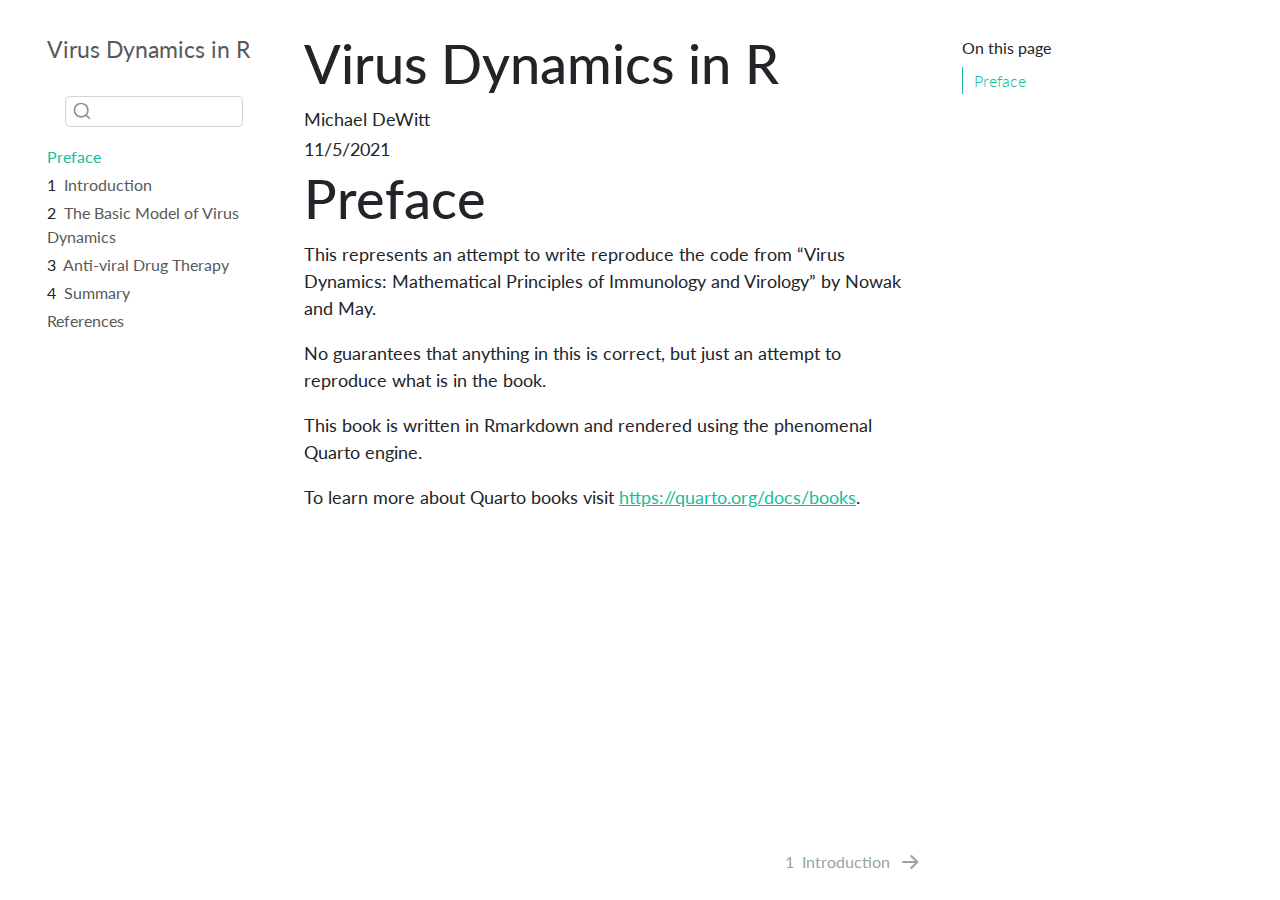
==== docs/index.html @ cb944617 "do this" ====
<!DOCTYPE html>
<html xmlns="http://www.w3.org/1999/xhtml" lang="" xml:lang=""><head>
  <meta charset="utf-8">
  <meta name="generator" content="quarto-0.2.251">
  <meta name="viewport" content="width=device-width, initial-scale=1.0, user-scalable=yes">
  <meta name="author" content="Michael DeWitt">
  <title>Virus Dynamics in R</title>
  <style>
    code{white-space: pre-wrap;}
    span.smallcaps{font-variant: small-caps;}
    span.underline{text-decoration: underline;}
    div.column{display: inline-block; vertical-align: top; width: 50%;}
    div.hanging-indent{margin-left: 1.5em; text-indent: -1.5em;}
    ul.task-list{list-style: none;}
  </style>

  <!--[if lt IE 9]>
    <script src="//cdnjs.cloudflare.com/ajax/libs/html5shiv/3.7.3/html5shiv-printshiv.min.js"></script>
  <![endif]-->
  <script src="site_libs/quarto-nav/quarto-nav.js"></script>
  <script src="site_libs/quarto-nav/headroom.min.js"></script>
  <script src="site_libs/clipboard/clipboard.min.js"></script>
  <meta name="quarto:offset" content="./">
  <script src="site_libs/quarto-search/autocomplete.umd.js"></script>
  <script src="site_libs/quarto-search/fuse.min.js"></script>
  <script src="site_libs/quarto-search/quarto-search.js"></script>
  <link href="./intro.html" rel="next">
  <script src="site_libs/quarto-html/quarto.js"></script>
  <script src="site_libs/quarto-html/popper.min.js"></script>
  <script src="site_libs/quarto-html/tippy.umd.min.js"></script>
  <script src="site_libs/quarto-html/anchor.min.js"></script>
  <link href="site_libs/quarto-html/tippy.css" rel="stylesheet">
  <link href="site_libs/quarto-html/quarto-syntax-highlighting.css" rel="stylesheet">
  <script src="site_libs/bootstrap/bootstrap.min.js"></script>
  <link href="site_libs/bootstrap/bootstrap-icons.css" rel="stylesheet">
  <link href="site_libs/bootstrap/bootstrap.min.css" rel="stylesheet">
  <script id="quarto-search-options" type="application/json">{
    "location": "sidebar",
    "copy-button": false,
    "collapse-after": 2,
    "panel-placement": "start",
    "type": "textbox",
    "limit": 20
  }</script>
</head>
<body class="floating">
<div id="quarto-search-results"></div>
  <header id="quarto-header" class="headroom fixed-top">
  <nav class="quarto-secondary-nav" data-bs-toggle="collapse" data-bs-target="#quarto-sidebar" aria-controls="quarto-sidebar" aria-expanded="false" aria-label="Toggle sidebar navigation" onclick="if (window.quartoToggleHeadroom) { window.quartoToggleHeadroom(); }">
    <div class="container-fluid d-flex justify-content-between">
      <h1 class="quarto-secondary-nav-title">Virus Dynamics in R</h1>
      <button type="button" class="quarto-btn-toggle btn">
        <i class="bi bi-chevron-right"></i>
      </button>
    </div>
  </nav>
</header>
<!-- content -->
<div id="quarto-content" class="quarto-container page-columns page-rows-contents page-layout-article">
<!-- sidebar -->
  <nav id="quarto-sidebar" class="sidebar collapse sidebar-navigation floating overflow-auto">
  <div class="pt-lg-2 mt-2 text-left sidebar-header">
    <div class="sidebar-title mb-0 py-0">
      <a href="./">Virus Dynamics in R</a> 
        <div class="sidebar-tools-main">
</div>
    </div>
  </div>
    <div class="px-3 mt-2 flex-shrink-0 align-items-center">
      <div class="sidebar-search">
      <div id="quarto-search" class="" title="Search"></div>
      </div>
    </div>
  <div class="sidebar-menu-container"> 
  <ul class="list-unstyled mt-1">
      <li class="sidebar-item">
  <a href="./index.html" class="active">Preface</a>
</li>
      <li class="sidebar-item">
  <a href="./intro.html" class=""><span class="chapter-number">1</span>&nbsp; <span class="chapter-title">Introduction</span></a>
</li>
      <li class="sidebar-item">
  <a href="./ch3.html" class=""><span class="chapter-number">2</span>&nbsp; <span class="chapter-title">The Basic Model of Virus Dynamics</span></a>
</li>
      <li class="sidebar-item">
  <a href="./ch4.html" class=""><span class="chapter-number">3</span>&nbsp; <span class="chapter-title">Anti-viral Drug Therapy</span></a>
</li>
      <li class="sidebar-item">
  <a href="./summary.html" class=""><span class="chapter-number">4</span>&nbsp; <span class="chapter-title">Summary</span></a>
</li>
      <li class="sidebar-item">
  <a href="./references.html" class="">References</a>
</li>
  </ul>
  </div>
</nav>
<!-- toc -->
    <nav id="TOC" role="doc-toc" class="sidebar sidebar-toc">
<h2 id="toc-title">On this page</h2>
<ul>
<li><a href="#preface" class="nav-link active" data-scroll-target="#preface">Preface</a></li>
</ul>
</nav>
<!-- main -->
<main class="content">
<header id="title-block-header">
<h1 class="title d-none d-lg-block display-7">Virus Dynamics in R</h1>
<p class="author">Michael DeWitt</p>
<p class="date">11/5/2021</p>
</header>

<section id="preface" class="level1 unnumbered">
<h1 class="unnumbered">Preface</h1>
<p>This represents an attempt to write reproduce the code from “Virus Dynamics: Mathematical Principles of Immunology and Virology” by Nowak and May.</p>
<p>No guarantees that anything in this is correct, but just an attempt to reproduce what is in the book.</p>
<p>This book is written in Rmarkdown and rendered using the phenomenal Quarto engine.</p>
<p>To learn more about Quarto books visit <a href="https://quarto.org/docs/books" class="uri">https://quarto.org/docs/books</a>.</p>


</section>
<script type="application/javascript">
window.document.addEventListener("DOMContentLoaded", function (event) {
  const icon = "";
  const anchorJS = new window.AnchorJS();
  anchorJS.options = {
    placement: 'right',
    icon: icon
  };
  anchorJS.add('.anchored');
  const clipboard = new window.ClipboardJS('.code-copy-button', {
    target: function(trigger) {
      return trigger.previousElementSibling;
    }
  });
  clipboard.on('success', function(e) {
    // button target
    const button = e.trigger;
    // don't keep focus
    button.blur();
    // flash "checked"
    button.classList.add('code-copy-button-checked');
    setTimeout(function() {
      button.classList.remove('code-copy-button-checked');
    }, 1000);
    // clear code selection
    e.clearSelection();
  });
  function tippyHover(el, contentFn) {
    const config = {
      allowHTML: true,
      content: contentFn,
      maxWidth: 500,
      delay: 100,
      arrow: false,
      appendTo: function(el) {
          return el.parentElement;
      },
      interactive: true,
      interactiveBorder: 10,
      theme: 'quarto',
      placement: 'bottom-start'
    };
    window.tippy(el, config); 
  }
  const noterefs = window.document.querySelectorAll('a[role="doc-noteref"]');
  for (var i=0; i<noterefs.length; i++) {
    const ref = noterefs[i];
    tippyHover(ref, function() {
      let href = ref.getAttribute('href');
      try { href = new URL(href).hash; } catch {}
      const id = href.replace(/^#\/?/, "");
      const note = window.document.getElementById(id);
      return note.innerHTML;
    });
  }
  var bibliorefs = window.document.querySelectorAll('a[role="doc-biblioref"]');
  for (var i=0; i<bibliorefs.length; i++) {
    const ref = bibliorefs[i];
    const cites = ref.parentNode.getAttribute('data-cites').split(' ');
    tippyHover(ref, function() {
      var popup = window.document.createElement('div');
      cites.forEach(function(cite) {
        var citeDiv = window.document.createElement('div');
        citeDiv.classList.add('hanging-indent');
        citeDiv.classList.add('csl-entry');
        var biblioDiv = window.document.getElementById('ref-' + cite);
        if (biblioDiv) {
          citeDiv.innerHTML = biblioDiv.innerHTML;
        }
        popup.appendChild(citeDiv);
      });
      return popup.innerHTML;
    });
  }
});
</script>
</main> <!-- /main -->
<nav class="page-navigation">
  <div class="nav-page nav-page-previous">
  </div>
  <div class="nav-page nav-page-next">
      <a href="./intro.html">
        <span class="nav-page-text"><span class="chapter-number">1</span>&nbsp; <span class="chapter-title">Introduction</span></span> <i class="bi bi-arrow-right-short"></i>
      </a>
  </div>
</nav>
</div> <!-- /content -->


</body></html>
---- docs/site_libs/quarto-html/tippy.css ----
.tippy-box[data-animation=fade][data-state=hidden]{opacity:0}[data-tippy-root]{max-width:calc(100vw - 10px)}.tippy-box{position:relative;background-color:#333;color:#fff;border-radius:4px;font-size:14px;line-height:1.4;outline:0;transition-property:transform,visibility,opacity}.tippy-box[data-placement^=top]>.tippy-arrow{bottom:0}.tippy-box[data-placement^=top]>.tippy-arrow:before{bottom:-7px;left:0;border-width:8px 8px 0;border-top-color:initial;transform-origin:center top}.tippy-box[data-placement^=bottom]>.tippy-arrow{top:0}.tippy-box[data-placement^=bottom]>.tippy-arrow:before{top:-7px;left:0;border-width:0 8px 8px;border-bottom-color:initial;transform-origin:center bottom}.tippy-box[data-placement^=left]>.tippy-arrow{right:0}.tippy-box[data-placement^=left]>.tippy-arrow:before{border-width:8px 0 8px 8px;border-left-color:initial;right:-7px;transform-origin:center left}.tippy-box[data-placement^=right]>.tippy-arrow{left:0}.tippy-box[data-placement^=right]>.tippy-arrow:before{left:-7px;border-width:8px 8px 8px 0;border-right-color:initial;transform-origin:center right}.tippy-box[data-inertia][data-state=visible]{transition-timing-function:cubic-bezier(.54,1.5,.38,1.11)}.tippy-arrow{width:16px;height:16px;color:#333}.tippy-arrow:before{content:"";position:absolute;border-color:transparent;border-style:solid}.tippy-content{position:relative;padding:5px 9px;z-index:1}
---- docs/site_libs/quarto-html/quarto-syntax-highlighting.css ----
/* quarto syntax highlight colors */
:root {
  --quarto-hl-ot-color: #007BA5;
  --quarto-hl-at-color: inherit;
  --quarto-hl-ss-color: #20794D;
  --quarto-hl-an-color: #5E5E5E;
  --quarto-hl-fu-color: #4758AB;
  --quarto-hl-st-color: #20794D;
  --quarto-hl-cf-color: #007BA5;
  --quarto-hl-op-color: #5E5E5E;
  --quarto-hl-er-color: #AD0000;
  --quarto-hl-bn-color: #AD0000;
  --quarto-hl-al-color: #AD0000;
  --quarto-hl-va-color: #111111;
  --quarto-hl-bu-color: inherit;
  --quarto-hl-ex-color: inherit;
  --quarto-hl-pp-color: #AD0000;
  --quarto-hl-in-color: #5E5E5E;
  --quarto-hl-vs-color: #20794D;
  --quarto-hl-wa-color: #5E5E5E;
  --quarto-hl-do-color: #5E5E5E;
  --quarto-hl-im-color: inherit;
  --quarto-hl-ch-color: #20794D;
  --quarto-hl-dt-color: #AD0000;
  --quarto-hl-fl-color: #AD0000;
  --quarto-hl-co-color: #5E5E5E;
  --quarto-hl-cv-color: #5E5E5E;
  --quarto-hl-cn-color: #8f5902;
  --quarto-hl-sc-color: #5E5E5E;
  --quarto-hl-dv-color: #AD0000;
  --quarto-hl-kw-color: #007BA5;
}

/* other quarto variables */
:root {
  --quarto-font-monospace: SFMono-Regular, Menlo, Monaco, Consolas, "Liberation Mono", "Courier New", monospace;
}

code span {
  color: #007BA5;
}

div.sourceCode {
  color: #007BA5;
}

code span.ot {
  color: #007BA5;
}

code span.ss {
  color: #20794D;
}

code span.an {
  color: #5E5E5E;
}

code span.fu {
  color: #4758AB;
}

code span.st {
  color: #20794D;
}

code span.cf {
  color: #007BA5;
}

code span.op {
  color: #5E5E5E;
}

code span.er {
  color: #AD0000;
}

code span.bn {
  color: #AD0000;
}

code span.al {
  color: #AD0000;
}

code span.va {
  color: #111111;
}

code span.pp {
  color: #AD0000;
}

code span.in {
  color: #5E5E5E;
}

code span.vs {
  color: #20794D;
}

code span.wa {
  color: #5E5E5E;
  font-style: italic;
}

code span.do {
  color: #5E5E5E;
  font-style: italic;
}

code span.ch {
  color: #20794D;
}

code span.dt {
  color: #AD0000;
}

code span.fl {
  color: #AD0000;
}

code span.co {
  color: #5E5E5E;
}

code span.cv {
  color: #5E5E5E;
  font-style: italic;
}

code span.cn {
  color: #8f5902;
}

code span.sc {
  color: #5E5E5E;
}

code span.dv {
  color: #AD0000;
}

code span.kw {
  color: #007BA5;
}
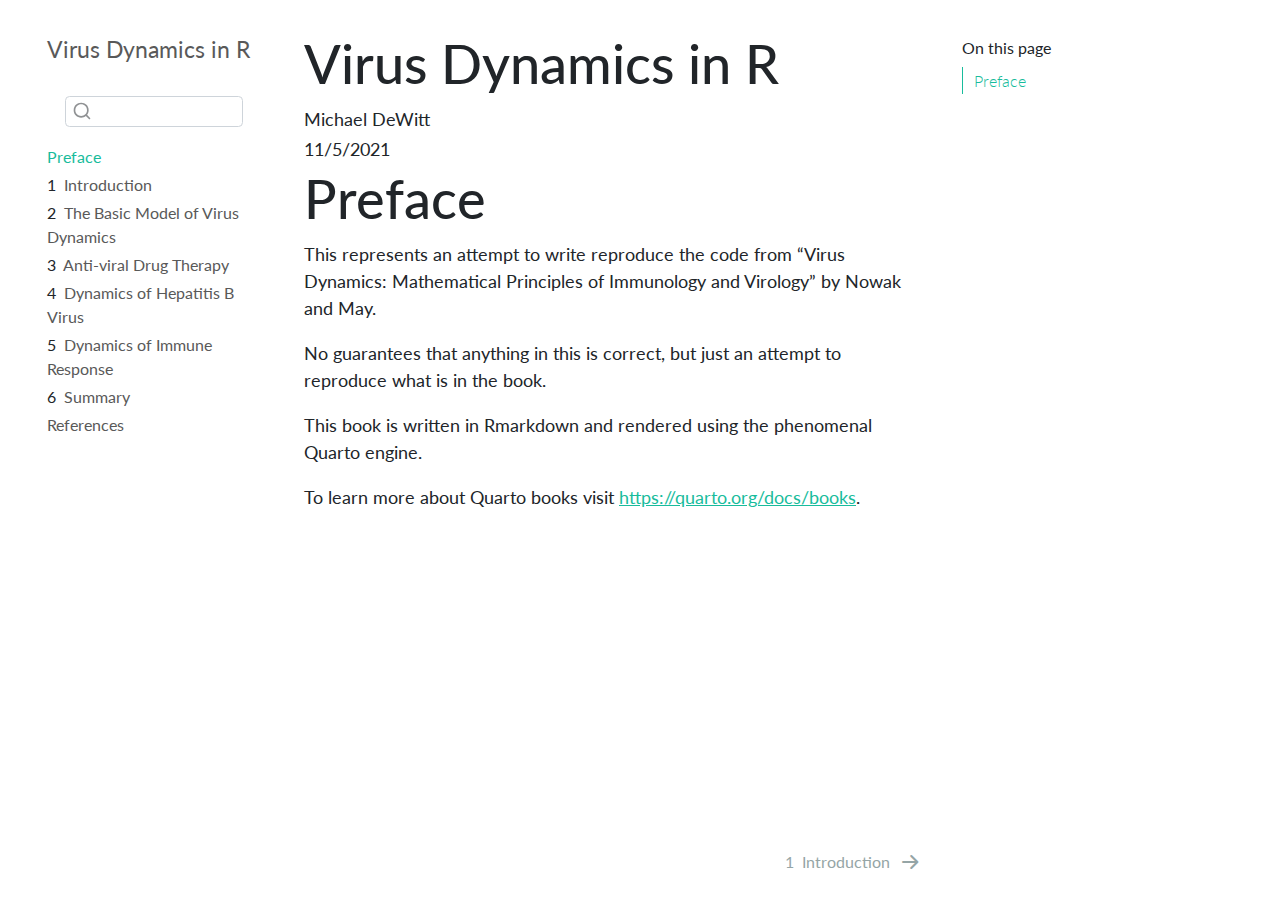
==== commit 3c71f5e3: "adding more content" ====
--- a/docs/index.html
+++ b/docs/index.html
@@ -86,7 +86,13 @@
   <a href="./ch4.html" class=""><span class="chapter-number">3</span>&nbsp; <span class="chapter-title">Anti-viral Drug Therapy</span></a>
 </li>
       <li class="sidebar-item">
-  <a href="./summary.html" class=""><span class="chapter-number">4</span>&nbsp; <span class="chapter-title">Summary</span></a>
+  <a href="./ch5.html" class=""><span class="chapter-number">4</span>&nbsp; <span class="chapter-title">Dynamics of Hepatitis B Virus</span></a>
+</li>
+      <li class="sidebar-item">
+  <a href="./ch6.html" class=""><span class="chapter-number">5</span>&nbsp; <span class="chapter-title">Dynamics of Immune Response</span></a>
+</li>
+      <li class="sidebar-item">
+  <a href="./summary.html" class=""><span class="chapter-number">6</span>&nbsp; <span class="chapter-title">Summary</span></a>
 </li>
       <li class="sidebar-item">
   <a href="./references.html" class="">References</a>
